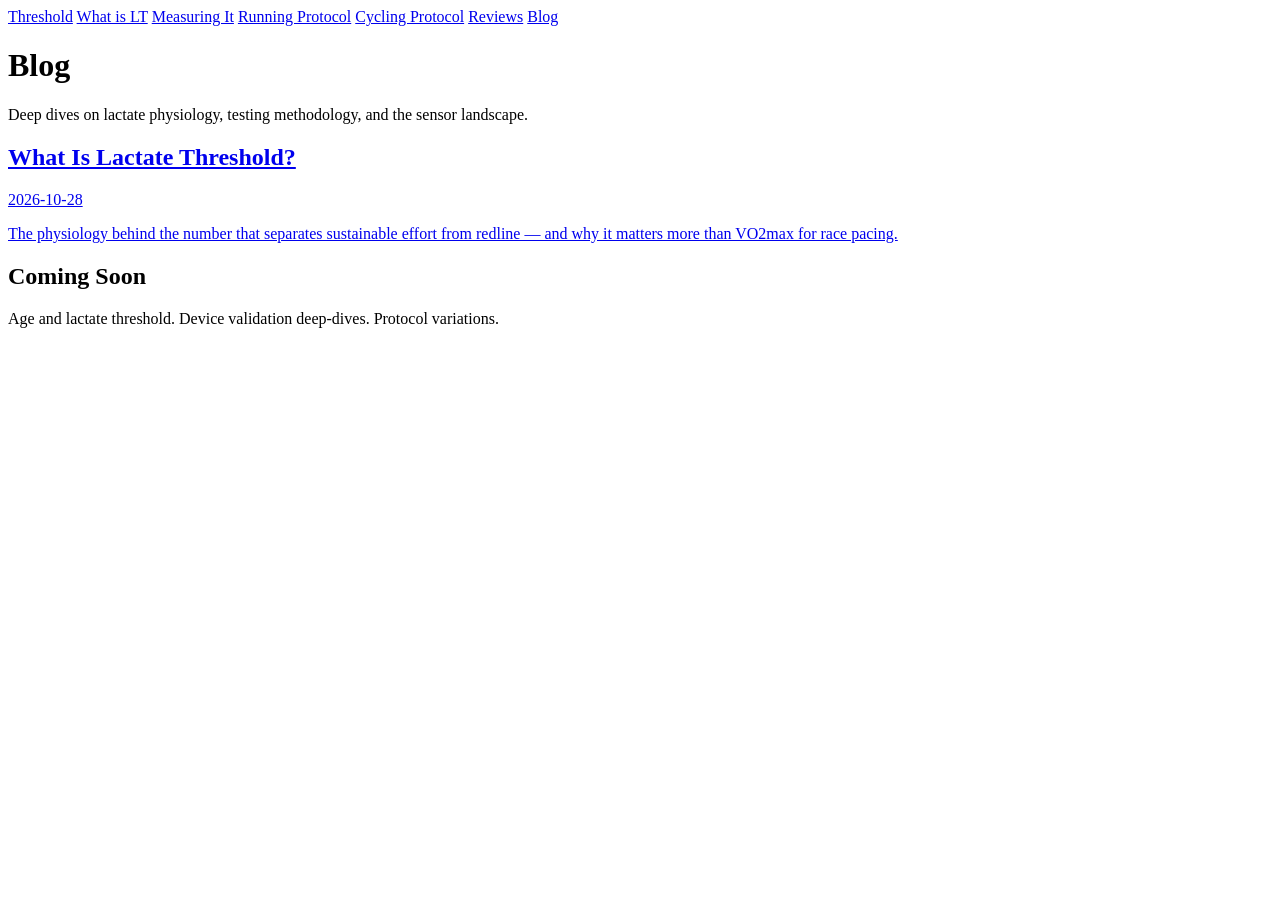
==== blog.html @ 8603100c "Add device review section scaffolding with Amazon affiliate slots" ====
<!DOCTYPE html>
<html lang="en">
<head>
<meta charset="UTF-8">
<meta name="viewport" content="width=device-width, initial-scale=1.0">
<title>Threshold — Blog</title>
<link rel="stylesheet" href="styles.css">
</head>
<body>
<nav>
  <a href="index.html">Threshold</a>
  <a href="index.html#what-is">What is LT</a>
  <a href="index.html#measure">Measuring It</a>
  <a href="index.html#running">Running Protocol</a>
  <a href="index.html#cycling">Cycling Protocol</a>
  <a href="reviews.html">Reviews</a>
  <a href="blog.html">Blog</a>
</nav>

<header>
  <h1>Blog</h1>
  <p>Deep dives on lactate physiology, testing methodology, and the sensor landscape.</p>
</header>

<section class="blog-list">

  <article class="blog-post">
    <a href="posts/what-is-lactate-threshold.html">
      <h2>What Is Lactate Threshold?</h2>
      <time>2026-10-28</time>
      <p>The physiology behind the number that separates sustainable effort from redline — and why it matters more than VO2max for race pacing.</p>
    </a>
  </article>

  <article class="blog-post placeholder">
    <h2>Coming Soon</h2>
    <p>Age and lactate threshold. Device validation deep-dives. Protocol variations.</p>
  </article>

</section>
</body>
</html>
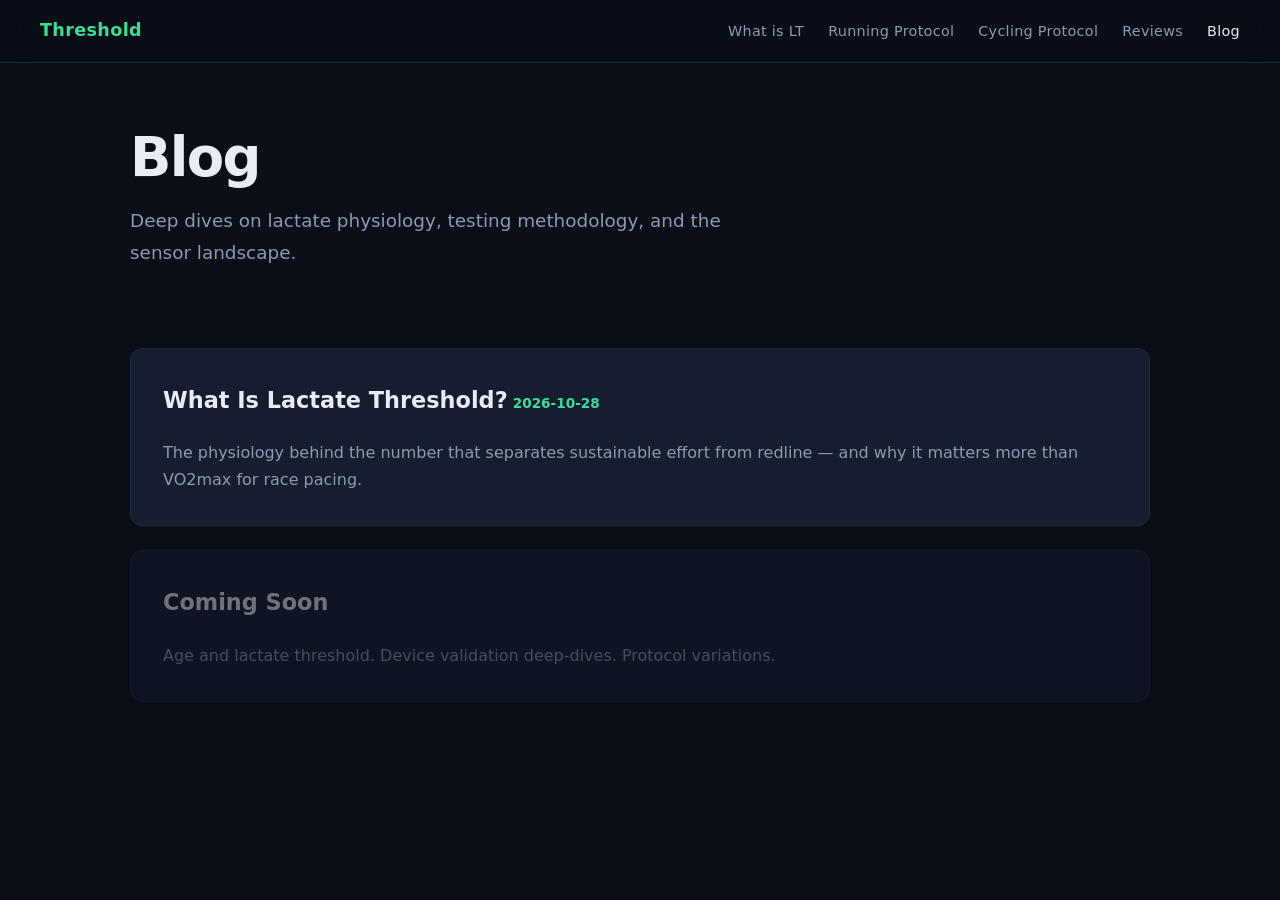
==== commit 8f2c616a: "Add running and cycling lactate field protocols Publish stage-by-stage self-test pages with sampling" ====
--- a/blog.html
+++ b/blog.html
@@ -4,17 +4,17 @@
 <meta charset="UTF-8">
 <meta name="viewport" content="width=device-width, initial-scale=1.0">
 <title>Threshold — Blog</title>
+<link rel="icon" href="favicon.svg" type="image/svg+xml">
 <link rel="stylesheet" href="styles.css">
 </head>
 <body>
 <nav>
   <a href="index.html">Threshold</a>
-  <a href="index.html#what-is">What is LT</a>
-  <a href="index.html#measure">Measuring It</a>
-  <a href="index.html#running">Running Protocol</a>
-  <a href="index.html#cycling">Cycling Protocol</a>
+  <a href="posts/what-is-lactate-threshold.html">What is LT</a>
+  <a href="running-protocol.html">Running Protocol</a>
+  <a href="cycling-protocol.html">Cycling Protocol</a>
   <a href="reviews.html">Reviews</a>
-  <a href="blog.html">Blog</a>
+  <a href="blog.html" aria-current="page">Blog</a>
 </nav>
 
 <header>
--- a/styles.css
+++ b/styles.css
@@ -0,0 +1,616 @@
+/* Threshold — lactate threshold testing & sensor landscape */
+:root {
+  --bg: #0a0e17;
+  --bg-elevated: #111827;
+  --bg-card: #151d2e;
+  --border: #1e2a3f;
+  --text: #e8edf5;
+  --text-muted: #8b9bb4;
+  --accent: #3ddc97;
+  --accent-dim: rgba(61, 220, 151, 0.12);
+  --accent-hover: #5ae8a8;
+  --danger: #ff6b6b;
+  --warning: #f5a623;
+  --radius: 12px;
+  --radius-sm: 8px;
+  --shadow: 0 4px 24px rgba(0, 0, 0, 0.35);
+  --font: 'Segoe UI', system-ui, -apple-system, sans-serif;
+  --mono: 'SF Mono', 'Fira Code', ui-monospace, monospace;
+}
+
+* { margin: 0; padding: 0; box-sizing: border-box; }
+
+html {
+  scroll-behavior: smooth;
+  scroll-padding-top: 5rem;
+}
+
+body {
+  font-family: var(--font);
+  background: var(--bg);
+  color: var(--text);
+  line-height: 1.7;
+  min-height: 100vh;
+}
+
+/* ── Nav ─────────────────────────────────────────────── */
+nav {
+  position: sticky;
+  top: 0;
+  z-index: 100;
+  display: flex;
+  align-items: center;
+  flex-wrap: wrap;
+  gap: 0.75rem 1.5rem;
+  padding: 1rem 2.5rem;
+  background: rgba(10, 14, 23, 0.85);
+  backdrop-filter: blur(14px);
+  border-bottom: 1px solid var(--border);
+}
+
+nav a {
+  color: var(--text-muted);
+  text-decoration: none;
+  font-size: 0.9rem;
+  font-weight: 500;
+  letter-spacing: 0.02em;
+  white-space: nowrap;
+  transition: color 0.2s;
+}
+
+nav a[aria-current="page"] { color: var(--text); }
+
+nav a:first-child {
+  color: var(--accent);
+  font-weight: 700;
+  font-size: 1.1rem;
+  margin-right: auto;
+}
+
+nav a:hover { color: var(--text); }
+
+/* ── Header ──────────────────────────────────────────── */
+header {
+  max-width: 1100px;
+  margin: 0 auto;
+  padding: 4rem 2.5rem 2.5rem;
+}
+
+header h1 {
+  font-size: clamp(2.2rem, 5vw, 3.4rem);
+  font-weight: 800;
+  letter-spacing: -0.03em;
+  line-height: 1.15;
+  background: linear-gradient(135deg, var(--text) 40%, var(--accent));
+  -webkit-background-clip: text;
+  background-clip: text;
+  -webkit-text-fill-color: transparent;
+}
+
+header p {
+  margin-top: 1rem;
+  color: var(--text-muted);
+  font-size: 1.15rem;
+  max-width: 640px;
+}
+
+/* ── Sections ────────────────────────────────────────── */
+section {
+  max-width: 1100px;
+  margin: 0 auto;
+  padding: 2.5rem 2.5rem 4rem;
+}
+
+section h2 {
+  font-size: 1.6rem;
+  font-weight: 700;
+  margin-bottom: 1.5rem;
+  padding-bottom: 0.75rem;
+  border-bottom: 2px solid var(--accent-dim);
+  display: inline-block;
+}
+
+/* ── Cards ───────────────────────────────────────────── */
+.card-grid {
+  display: grid;
+  grid-template-columns: repeat(auto-fit, minmax(280px, 1fr));
+  gap: 1.5rem;
+}
+
+.card {
+  background: var(--bg-card);
+  border: 1px solid var(--border);
+  border-radius: var(--radius);
+  padding: 1.75rem;
+  transition: transform 0.25s, border-color 0.25s, box-shadow 0.25s;
+}
+
+.card:hover {
+  transform: translateY(-4px);
+  border-color: var(--accent);
+  box-shadow: var(--shadow);
+}
+
+.card h3 {
+  color: var(--accent);
+  font-size: 1.15rem;
+  margin-bottom: 0.75rem;
+}
+
+.card p { color: var(--text-muted); font-size: 0.95rem; }
+
+.card-links,
+.text-links {
+  display: flex;
+  flex-wrap: wrap;
+  gap: 0.5rem 1.25rem;
+}
+
+.card-links { margin-top: 1rem; }
+
+.card-links a,
+.text-links a {
+  color: var(--accent);
+  font-weight: 600;
+  font-size: 0.92rem;
+  text-decoration: none;
+}
+
+.card-links a:hover,
+.text-links a:hover {
+  color: var(--accent-hover);
+  text-decoration: underline;
+}
+
+/* ── Device review cards ─────────────────────────────── */
+.review-grid {
+  display: grid;
+  grid-template-columns: repeat(auto-fit, minmax(300px, 1fr));
+  gap: 1.75rem;
+}
+
+.device-card {
+  background: var(--bg-card);
+  border: 1px solid var(--border);
+  border-radius: var(--radius);
+  padding: 2rem;
+  transition: border-color 0.25s, box-shadow 0.25s;
+  cursor: pointer;
+}
+
+.device-card:hover {
+  border-color: var(--accent);
+  box-shadow: var(--shadow);
+}
+
+.device-card.expanded { border-color: var(--accent); }
+
+.device-header {
+  display: flex;
+  align-items: center;
+  justify-content: space-between;
+  margin-bottom: 0.75rem;
+}
+
+.device-header h2 {
+  font-size: 1.35rem;
+  border: none;
+  padding: 0;
+  margin: 0;
+}
+
+.badge {
+  font-size: 0.7rem;
+  font-weight: 700;
+  text-transform: uppercase;
+  letter-spacing: 0.08em;
+  padding: 0.3rem 0.7rem;
+  border-radius: 100px;
+  background: var(--accent-dim);
+  color: var(--accent);
+}
+
+.badge:nth-of-type(2) { background: rgba(245, 166, 35, 0.15); color: var(--warning); }
+
+.tagline {
+  color: var(--text-muted);
+  font-size: 0.95rem;
+  margin-bottom: 1.25rem;
+}
+
+.specs {
+  list-style: none;
+  margin-bottom: 1.5rem;
+}
+
+.specs li {
+  display: flex;
+  justify-content: space-between;
+  padding: 0.5rem 0;
+  border-bottom: 1px solid var(--border);
+  font-size: 0.9rem;
+}
+
+.specs .pending { color: var(--text-muted); font-style: italic; }
+
+.affiliate { text-align: center; }
+
+.btn {
+  display: inline-block;
+  padding: 0.7rem 1.8rem;
+  background: var(--accent);
+  color: var(--bg);
+  font-weight: 700;
+  font-size: 0.9rem;
+  text-decoration: none;
+  border: 0;
+  border-radius: var(--radius-sm);
+  cursor: pointer;
+  font-family: inherit;
+  line-height: inherit;
+  transition: background 0.2s, transform 0.2s;
+}
+
+.btn:hover {
+  background: var(--accent-hover);
+  transform: translateY(-2px);
+}
+
+.affiliate small {
+  display: block;
+  margin-top: 0.6rem;
+  color: var(--text-muted);
+  font-size: 0.7rem;
+}
+
+.device-card.placeholder {
+  border-style: dashed;
+  opacity: 0.5;
+  cursor: default;
+}
+
+.device-card.placeholder:hover {
+  transform: none;
+  border-color: var(--border);
+  box-shadow: none;
+}
+
+/* ── Blog ────────────────────────────────────────────── */
+.blog-list { display: flex; flex-direction: column; gap: 1.5rem; }
+
+.blog-post {
+  background: var(--bg-card);
+  border: 1px solid var(--border);
+  border-radius: var(--radius);
+  padding: 2rem;
+  transition: border-color 0.25s;
+}
+
+.blog-post:hover { border-color: var(--accent); }
+
+.blog-post a { text-decoration: none; color: inherit; }
+
+.blog-post h2 {
+  font-size: 1.4rem;
+  border: none;
+  padding: 0;
+  margin-bottom: 0.5rem;
+  color: var(--text);
+}
+
+.blog-post time {
+  color: var(--accent);
+  font-size: 0.85rem;
+  font-weight: 600;
+}
+
+.blog-post p {
+  color: var(--text-muted);
+  margin-top: 0.75rem;
+}
+
+.blog-post.placeholder { opacity: 0.45; }
+
+/* ── Blog post template ──────────────────────────────── */
+.post-header {
+  max-width: 760px;
+  margin: 0 auto;
+  padding: 4rem 2.5rem 2rem;
+}
+
+.post-header h1 {
+  font-size: clamp(1.8rem, 4vw, 2.6rem);
+  font-weight: 800;
+  letter-spacing: -0.02em;
+  line-height: 1.2;
+}
+
+.post-header time {
+  color: var(--accent);
+  font-size: 0.9rem;
+  font-weight: 600;
+}
+
+.post-body {
+  max-width: 760px;
+  margin: 0 auto;
+  padding: 0 2.5rem 4rem;
+}
+
+.post-body h2 {
+  font-size: 1.35rem;
+  margin: 2.5rem 0 1rem;
+  border: none;
+  padding: 0;
+  color: var(--accent);
+}
+
+.post-body p { margin-bottom: 1.25rem; color: var(--text-muted); }
+
+.post-body a {
+  color: var(--accent);
+  font-weight: 600;
+  text-decoration: none;
+}
+
+.post-body a:hover { text-decoration: underline; }
+
+.post-body a.btn,
+.post-body a.btn:hover {
+  color: var(--bg);
+  text-decoration: none;
+}
+
+.post-body .lede {
+  font-size: 1.2rem;
+  color: var(--text);
+  font-weight: 500;
+  line-height: 1.6;
+}
+
+.callout {
+  background: var(--accent-dim);
+  border-left: 4px solid var(--accent);
+  border-radius: 0 var(--radius-sm) var(--radius-sm) 0;
+  padding: 1.25rem 1.5rem;
+  margin: 1.5rem 0;
+  color: var(--text);
+}
+
+.callout ul,
+.callout ol { margin: 0.5rem 0 0 1.1rem; }
+
+.callout li { margin: 0.3rem 0; }
+
+.post-body footer {
+  margin-top: 3rem;
+  padding-top: 1.5rem;
+  border-top: 1px solid var(--border);
+}
+
+.post-body footer a {
+  color: var(--accent);
+  text-decoration: none;
+  font-weight: 600;
+}
+
+.post-body footer a:hover { text-decoration: underline; }
+
+/* ── Chart container ─────────────────────────────────── */
+.chart-container {
+  background: var(--bg-elevated);
+  border: 1px solid var(--border);
+  border-radius: var(--radius);
+  padding: 1.5rem;
+  margin: 1.5rem 0;
+}
+
+/* ── Field protocols ─────────────────────────────────── */
+header.protocol-header,
+main.protocol { max-width: 900px; }
+
+.protocol-header .eyebrow {
+  margin: 0 0 0.75rem;
+  color: var(--accent);
+  font-size: 0.78rem;
+  font-weight: 700;
+  letter-spacing: 0.08em;
+  text-transform: uppercase;
+}
+
+.protocol-header .dek { max-width: 68ch; }
+
+.protocol-header .text-links { margin-top: 1.25rem; }
+
+.protocol ul,
+.protocol ol {
+  margin: 0 0 1.25rem 1.2rem;
+  color: var(--text-muted);
+}
+
+.protocol li { margin: 0.4rem 0; }
+
+.protocol li strong,
+.protocol td strong { color: var(--text); font-weight: 600; }
+
+.protocol h3 {
+  color: var(--text);
+  font-size: 1.05rem;
+  margin: 1.75rem 0 0.55rem;
+}
+
+.table-scroll {
+  overflow-x: auto;
+  -webkit-overflow-scrolling: touch;
+  margin: 0 0 1.25rem;
+}
+
+.protocol table {
+  width: 100%;
+  border-collapse: collapse;
+  margin: 0 0 1.25rem;
+  font-size: 0.92rem;
+}
+
+.table-scroll table { margin: 0; }
+
+.protocol th,
+.protocol td {
+  border: 1px solid var(--border);
+  padding: 0.55rem 0.7rem;
+  text-align: left;
+  vertical-align: top;
+}
+
+.protocol th {
+  background: var(--bg-elevated);
+  color: var(--text);
+  font-weight: 600;
+  font-size: 0.82rem;
+  letter-spacing: 0.02em;
+}
+
+.protocol td { color: var(--text-muted); }
+
+.stage-table th:first-child,
+.stage-table td:first-child {
+  width: 10.5rem;
+  white-space: nowrap;
+}
+
+.wide-table { min-width: 40rem; }
+
+.data-sheet td { height: 2.15rem; }
+
+.data-sheet td:first-child,
+.meta-table th {
+  color: var(--text);
+  font-weight: 600;
+  white-space: nowrap;
+}
+
+.meta-table th { width: 34%; }
+
+.notes-table td { height: 4.5rem; }
+
+.rpe-key {
+  font-size: 0.82rem;
+  color: var(--text-muted);
+  margin: -0.35rem 0 1.25rem;
+}
+
+.sheet .btn { margin: 0.25rem 0 1.25rem; }
+
+.sheet-kicker {
+  color: var(--accent);
+  font-size: 0.85rem;
+  font-weight: 700;
+  letter-spacing: 0.04em;
+  text-transform: uppercase;
+  margin-bottom: 0.75rem;
+}
+
+.scroll-hint {
+  display: none;
+  color: var(--text-muted);
+  font-size: 0.8rem;
+  margin: 0 0 0.4rem;
+}
+
+.disclaimer {
+  margin-top: 2.5rem;
+  padding-top: 1.25rem;
+  border-top: 1px solid var(--border);
+  font-size: 0.85rem;
+  color: var(--text-muted);
+}
+
+/* ── Responsive ──────────────────────────────────────── */
+@media (max-width: 768px) {
+  nav { padding: 0.85rem 1.1rem; gap: 0.45rem 0.85rem; }
+  nav a { font-size: 0.84rem; }
+  nav a:first-child {
+    flex-basis: 100%;
+    margin-right: 0;
+    font-size: 1.05rem;
+  }
+  header, section { padding-left: 1.25rem; padding-right: 1.25rem; }
+  .post-header, .post-body { padding-left: 1.25rem; padding-right: 1.25rem; }
+  .scroll-hint { display: block; }
+  html { scroll-padding-top: 8rem; }
+}
+
+/* ── Print ───────────────────────────────────────────── */
+@media print {
+  @page { margin: 1.4cm; }
+
+  nav,
+  .no-print,
+  .scroll-hint,
+  .chart-container { display: none !important; }
+
+  html, body {
+    background: #fff !important;
+    color: #111 !important;
+  }
+
+  body, p, li, td, th, h1, h2, h3, a, strong, time, label, .callout, .disclaimer, .lede, .rpe-key, .sheet-kicker {
+    color: #111 !important;
+    -webkit-text-fill-color: #111 !important;
+  }
+
+  h1, h2, h3 {
+    background: none !important;
+    -webkit-background-clip: border-box !important;
+    background-clip: border-box !important;
+  }
+
+  header, .post-header, .post-body, main.protocol, section {
+    max-width: none !important;
+    padding-left: 0 !important;
+    padding-right: 0 !important;
+  }
+
+  .post-header, header.protocol-header { padding-top: 0 !important; }
+
+  .callout {
+    background: #f3f3f3 !important;
+    border-left-color: #222 !important;
+  }
+
+  .protocol th,
+  .protocol td {
+    border-color: #222 !important;
+    background: #fff !important;
+    color: #111 !important;
+  }
+
+  .protocol th { background: #eee !important; }
+
+  .sheet {
+    break-before: page;
+    page-break-before: always;
+  }
+
+  .table-scroll { overflow: visible !important; }
+  .wide-table { min-width: 0 !important; }
+
+  tr {
+    break-inside: avoid;
+    page-break-inside: avoid;
+  }
+
+  thead { display: table-header-group; }
+
+  .data-sheet td { height: 1.65rem; }
+  .meta-table td { height: 1.45rem; }
+  .notes-table td { height: 4.5rem; }
+
+  a { text-decoration: none !important; }
+}
+
+/* ── Scrollbar ───────────────────────────────────────── */
+::-webkit-scrollbar { width: 8px; }
+::-webkit-scrollbar-track { background: var(--bg); }
+::-webkit-scrollbar-thumb { background: var(--border); border-radius: 4px; }
+::-webkit-scrollbar-thumb:hover { background: var(--text-muted); }
